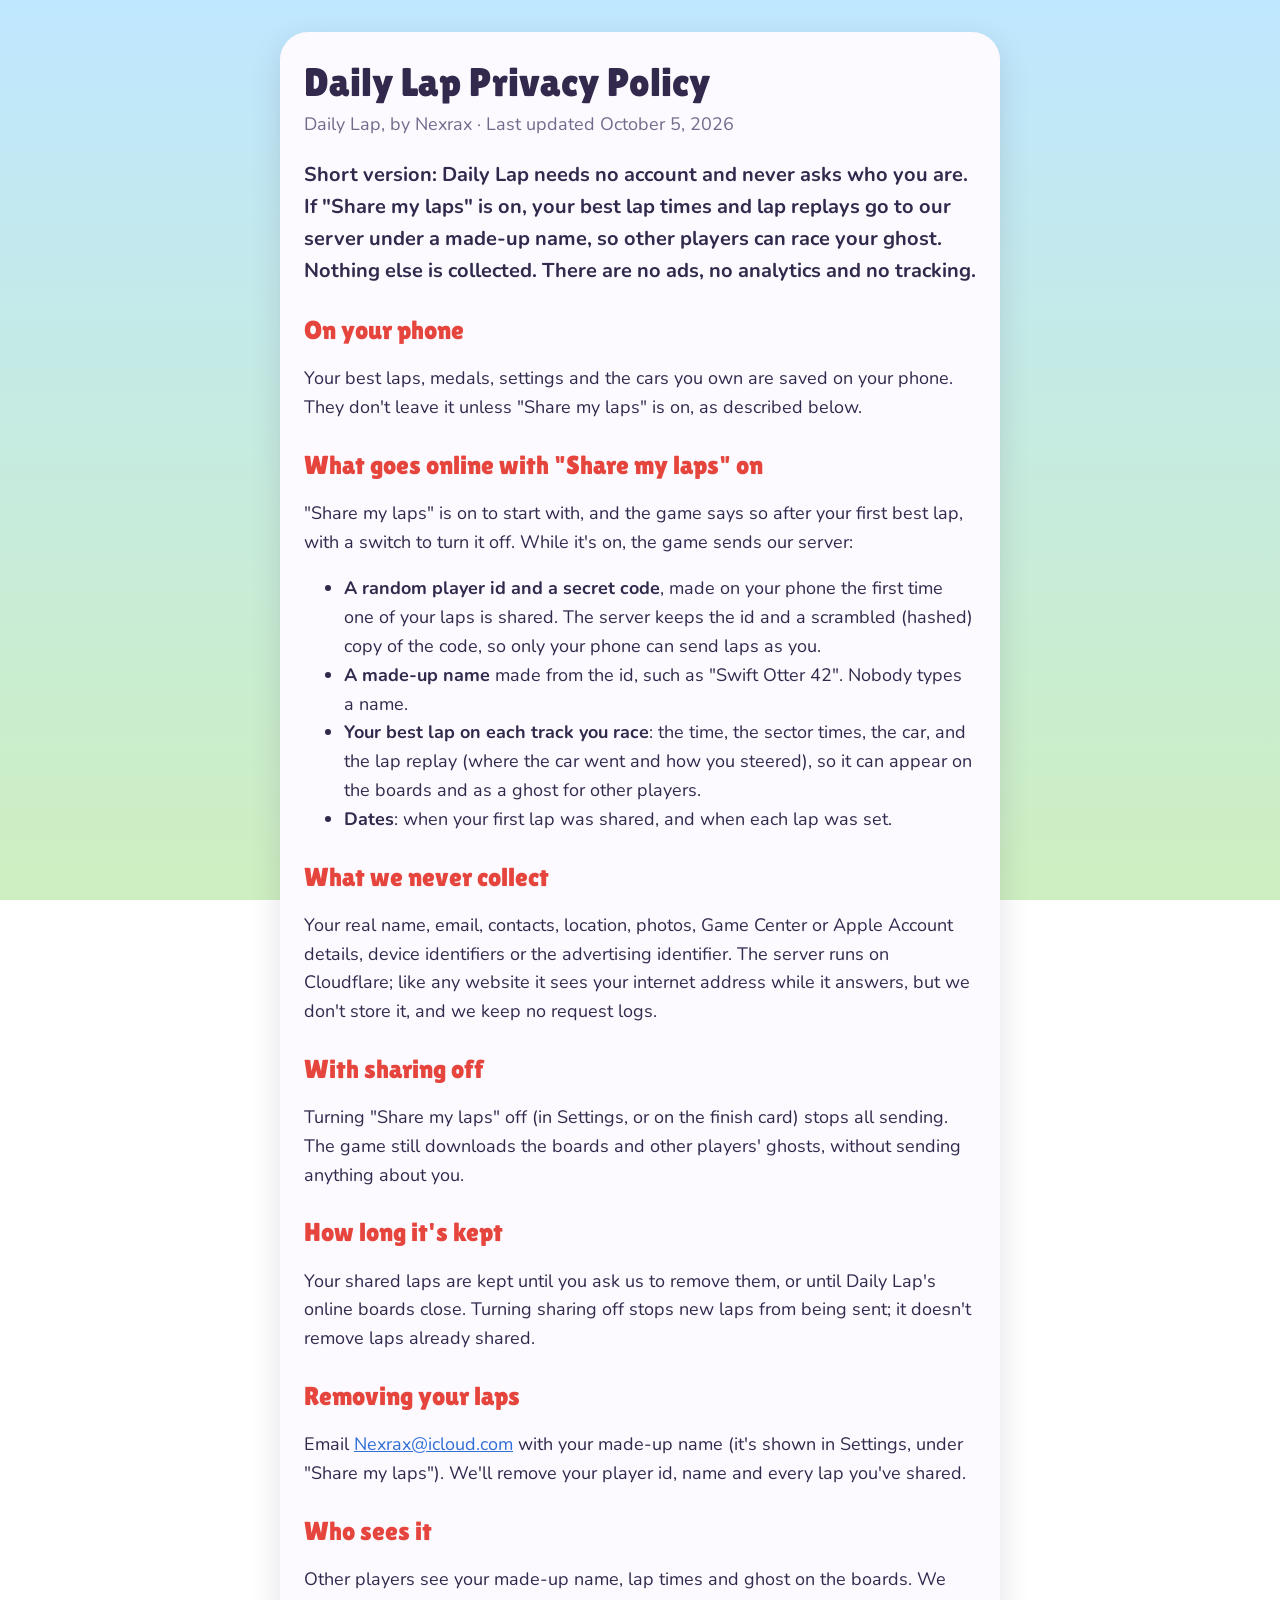
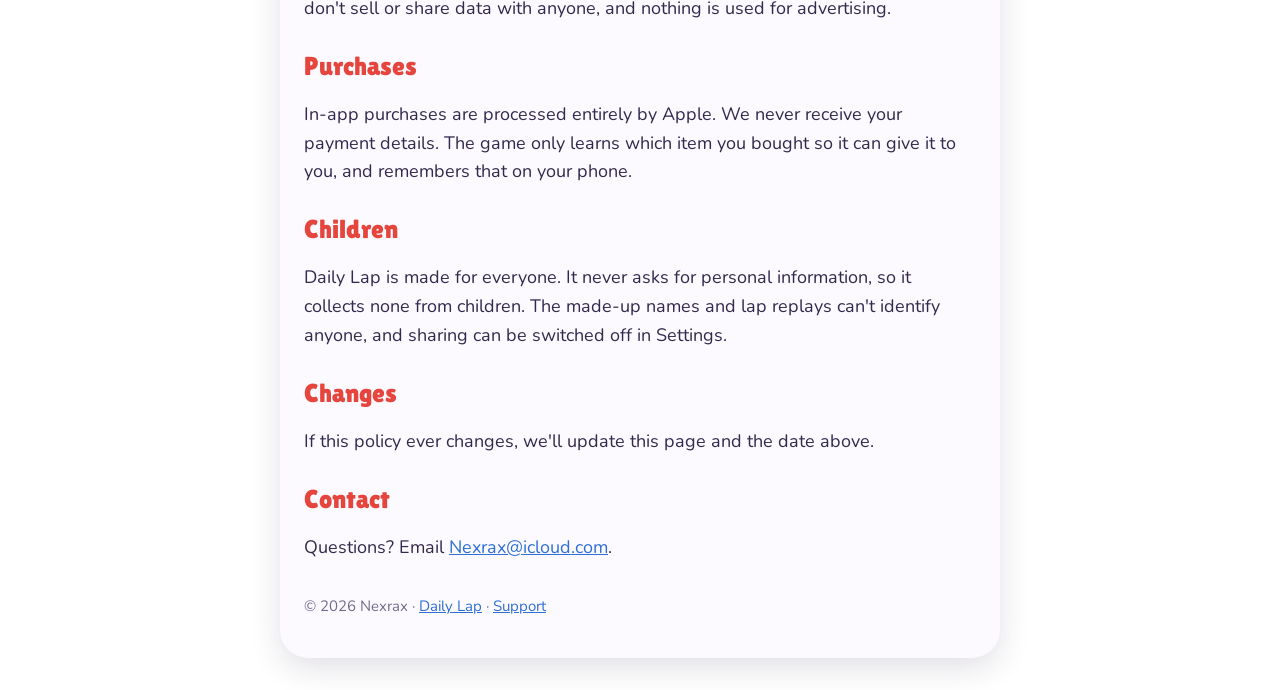
==== privacy.html @ d8193317 "Daily Lap: privacy policy and support pages Co-Authored-By: Claude Opus 5.5 <noreply@anthropic.com>" ====
<!doctype html>
<html lang="en">
<head>
<meta charset="utf-8">
<meta name="viewport" content="width=device-width, initial-scale=1">
<title>Daily Lap Privacy Policy</title>
<link href="https://fonts.googleapis.com/css2?family=Lilita+One&family=Nunito:wght@400;700;900&display=swap" rel="stylesheet">
<link rel="stylesheet" href="site.css">
</head>
<body>
<main>
<h1>Daily Lap Privacy Policy</h1>
<p class="meta">Daily Lap, by Nexrax · Last updated October 5, 2026</p>

<p class="lead">Short version: Daily Lap needs no account and never asks who you are. If "Share my laps" is on, your best lap times and lap replays go to our server under a made-up name, so other players can race your ghost. Nothing else is collected. There are no ads, no analytics and no tracking.</p>

<h2>On your phone</h2>
<p>Your best laps, medals, settings and the cars you own are saved on your phone. They don't leave it unless "Share my laps" is on, as described below.</p>

<h2>What goes online with "Share my laps" on</h2>
<p>"Share my laps" is on to start with, and the game says so after your first best lap, with a switch to turn it off. While it's on, the game sends our server:</p>
<ul>
<li><b>A random player id and a secret code</b>, made on your phone the first time one of your laps is shared. The server keeps the id and a scrambled (hashed) copy of the code, so only your phone can send laps as you.</li>
<li><b>A made-up name</b> made from the id, such as "Swift Otter 42". Nobody types a name.</li>
<li><b>Your best lap on each track you race</b>: the time, the sector times, the car, and the lap replay (where the car went and how you steered), so it can appear on the boards and as a ghost for other players.</li>
<li><b>Dates</b>: when your first lap was shared, and when each lap was set.</li>
</ul>

<h2>What we never collect</h2>
<p>Your real name, email, contacts, location, photos, Game Center or Apple Account details, device identifiers or the advertising identifier. The server runs on Cloudflare; like any website it sees your internet address while it answers, but we don't store it, and we keep no request logs.</p>

<h2>With sharing off</h2>
<p>Turning "Share my laps" off (in Settings, or on the finish card) stops all sending. The game still downloads the boards and other players' ghosts, without sending anything about you.</p>

<h2>How long it's kept</h2>
<p>Your shared laps are kept until you ask us to remove them, or until Daily Lap's online boards close. Turning sharing off stops new laps from being sent; it doesn't remove laps already shared.</p>

<h2>Removing your laps</h2>
<p>Email <a href="mailto:Nexrax@icloud.com">Nexrax@icloud.com</a> with your made-up name (it's shown in Settings, under "Share my laps"). We'll remove your player id, name and every lap you've shared.</p>

<h2>Who sees it</h2>
<p>Other players see your made-up name, lap times and ghost on the boards. We don't sell or share data with anyone, and nothing is used for advertising.</p>

<h2>Purchases</h2>
<p>In-app purchases are processed entirely by Apple. We never receive your payment details. The game only learns which item you bought so it can give it to you, and remembers that on your phone.</p>

<h2>Children</h2>
<p>Daily Lap is made for everyone. It never asks for personal information, so it collects none from children. The made-up names and lap replays can't identify anyone, and sharing can be switched off in Settings.</p>

<h2>Changes</h2>
<p>If this policy ever changes, we'll update this page and the date above.</p>

<h2>Contact</h2>
<p>Questions? Email <a href="mailto:Nexrax@icloud.com">Nexrax@icloud.com</a>.</p>

<footer>© 2026 Nexrax · <a href="index.html">Daily Lap</a> · <a href="support.html">Support</a></footer>
</main>
</body>
</html>
---- site.css ----
:root { --ink: #33294D; --soft: #736B8C; --kerb: #E5453C; --paper: #FCFAFF; --sky: #BFE7FF; --grass: #CDEFC0; }
* { box-sizing: border-box; }
body { margin: 0; font: 400 18px/1.6 'Nunito', system-ui, sans-serif; color: var(--ink);
  background: linear-gradient(180deg, var(--sky), var(--grass)) fixed; }
main { max-width: 720px; margin: 32px auto; padding: 28px 24px 40px; background: var(--paper);
  border-radius: 28px; box-shadow: 0 10px 30px rgba(51, 41, 77, .15); }
@media (max-width: 760px) { main { margin: 16px; } }
h1 { font: 400 40px/1.1 'Lilita One', sans-serif; margin: 0 0 6px; }
h2 { font: 400 26px/1.2 'Lilita One', sans-serif; color: var(--kerb); margin: 28px 0 6px; }
h3 { font-weight: 900; font-size: 19px; margin: 18px 0 2px; }
.meta { color: var(--soft); margin: 0 0 18px; }
.lead { font-weight: 700; font-size: 20px; }
a { color: #2F6FD6; }
footer { color: var(--soft); font-size: 15px; margin-top: 32px; }
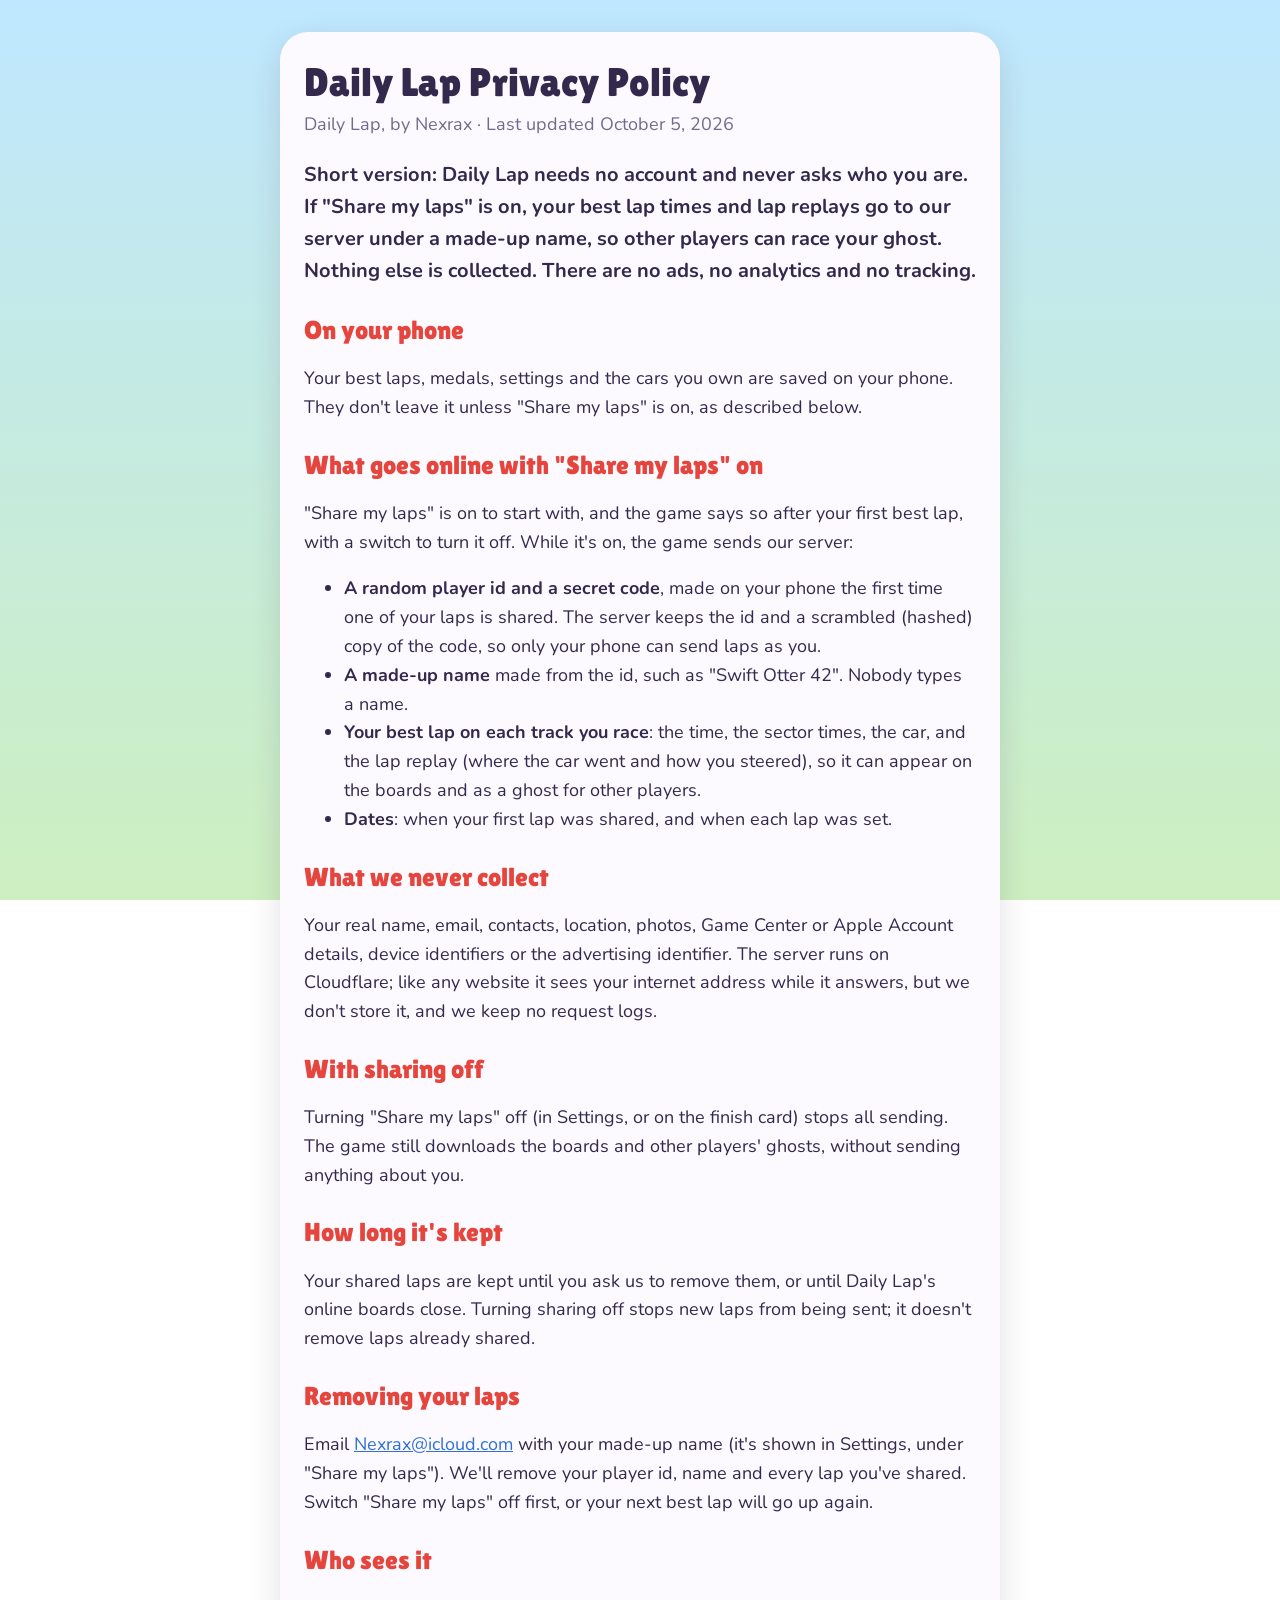
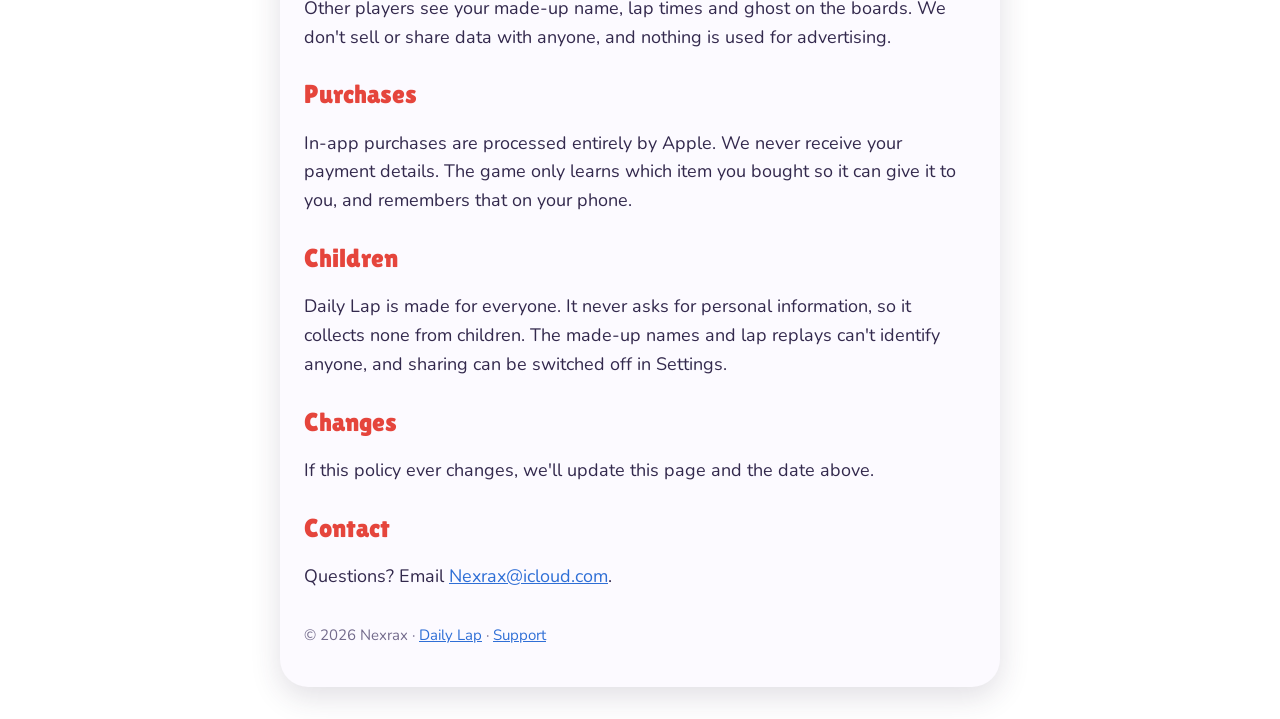
==== commit d2c8b039: "Removing your laps: switch sharing off first Co-Authored-By: Claude Opus 5.5 <noreply@anthropic.com>" ====
--- a/privacy.html
+++ b/privacy.html
@@ -36,7 +36,7 @@
 <p>Your shared laps are kept until you ask us to remove them, or until Daily Lap's online boards close. Turning sharing off stops new laps from being sent; it doesn't remove laps already shared.</p>
 
 <h2>Removing your laps</h2>
-<p>Email <a href="mailto:Nexrax@icloud.com">Nexrax@icloud.com</a> with your made-up name (it's shown in Settings, under "Share my laps"). We'll remove your player id, name and every lap you've shared.</p>
+<p>Email <a href="mailto:Nexrax@icloud.com">Nexrax@icloud.com</a> with your made-up name (it's shown in Settings, under "Share my laps"). We'll remove your player id, name and every lap you've shared. Switch "Share my laps" off first, or your next best lap will go up again.</p>
 
 <h2>Who sees it</h2>
 <p>Other players see your made-up name, lap times and ghost on the boards. We don't sell or share data with anyone, and nothing is used for advertising.</p>
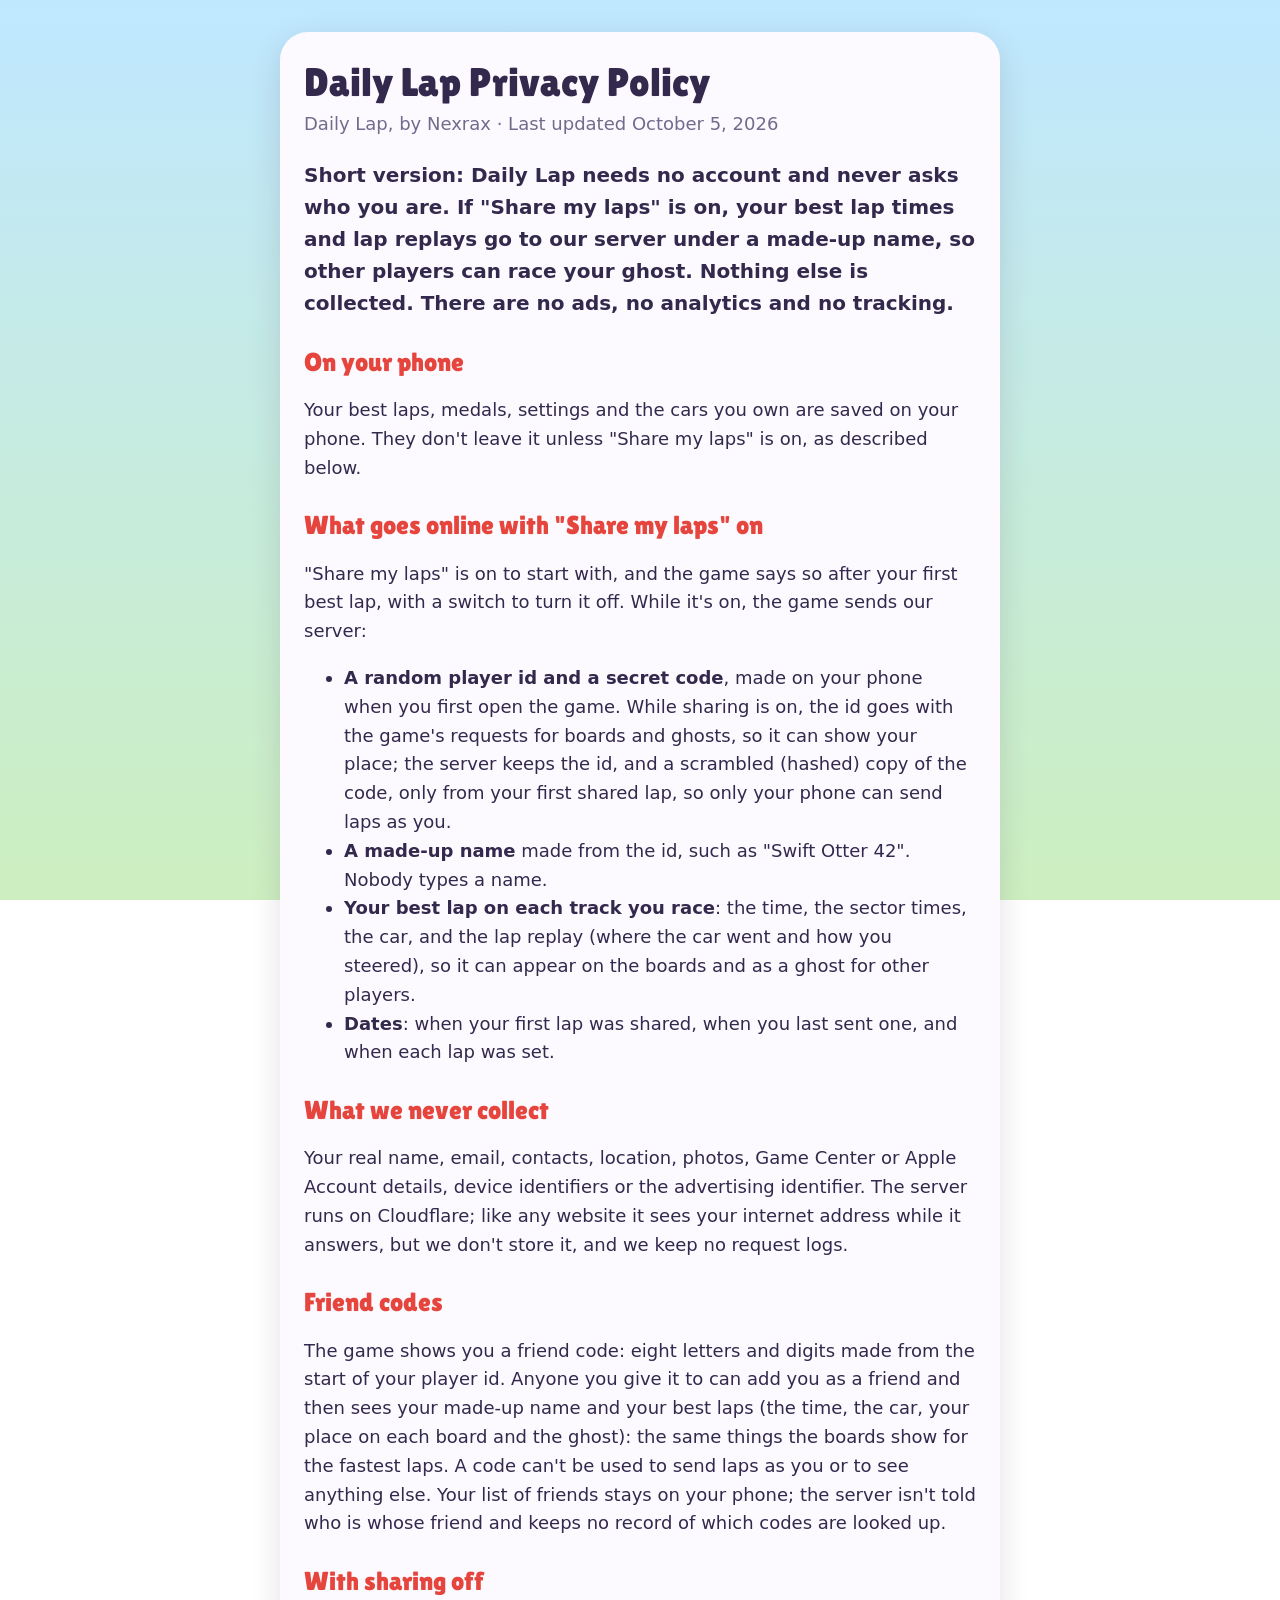
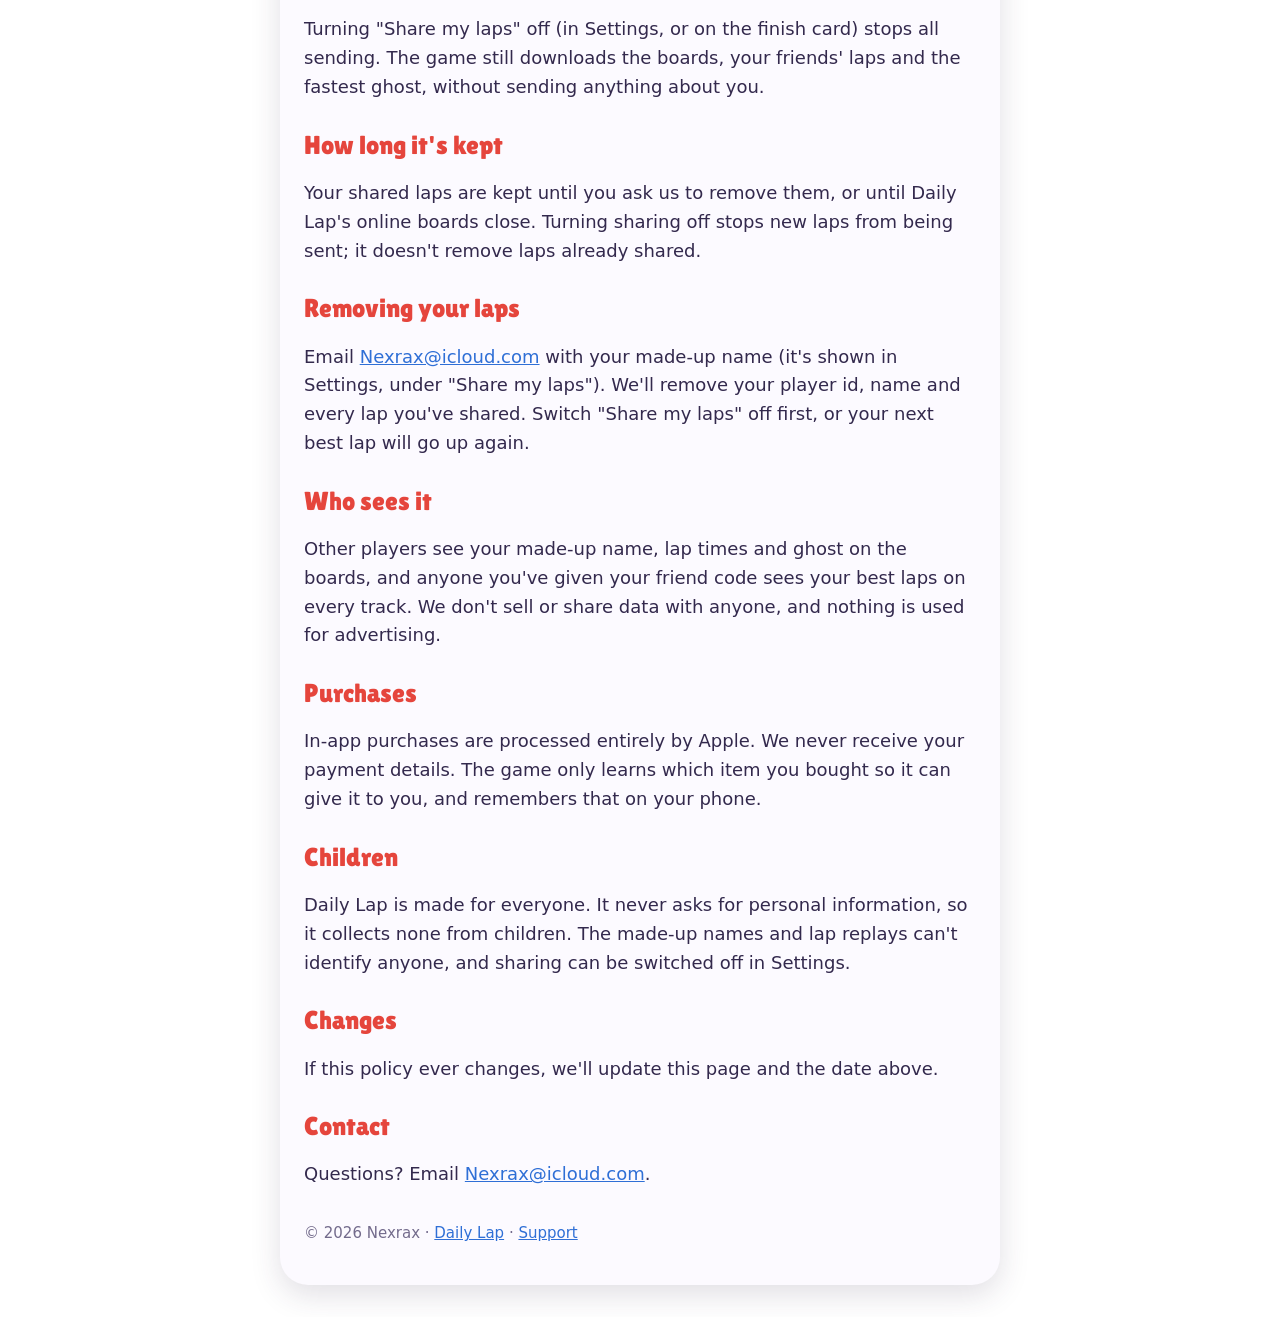
==== commit fb68a384: "Daily Lap 1.0: friends, iPhone and iPad, and the game's own fonts - Home: friend codes, replays, iPh" ====
--- a/privacy.html
+++ b/privacy.html
@@ -4,7 +4,6 @@
 <meta charset="utf-8">
 <meta name="viewport" content="width=device-width, initial-scale=1">
 <title>Daily Lap Privacy Policy</title>
-<link href="https://fonts.googleapis.com/css2?family=Lilita+One&family=Nunito:wght@400;700;900&display=swap" rel="stylesheet">
 <link rel="stylesheet" href="site.css">
 </head>
 <body>
@@ -20,17 +19,20 @@
 <h2>What goes online with "Share my laps" on</h2>
 <p>"Share my laps" is on to start with, and the game says so after your first best lap, with a switch to turn it off. While it's on, the game sends our server:</p>
 <ul>
-<li><b>A random player id and a secret code</b>, made on your phone the first time one of your laps is shared. The server keeps the id and a scrambled (hashed) copy of the code, so only your phone can send laps as you.</li>
+<li><b>A random player id and a secret code</b>, made on your phone when you first open the game. While sharing is on, the id goes with the game's requests for boards and ghosts, so it can show your place; the server keeps the id, and a scrambled (hashed) copy of the code, only from your first shared lap, so only your phone can send laps as you.</li>
 <li><b>A made-up name</b> made from the id, such as "Swift Otter 42". Nobody types a name.</li>
 <li><b>Your best lap on each track you race</b>: the time, the sector times, the car, and the lap replay (where the car went and how you steered), so it can appear on the boards and as a ghost for other players.</li>
-<li><b>Dates</b>: when your first lap was shared, and when each lap was set.</li>
+<li><b>Dates</b>: when your first lap was shared, when you last sent one, and when each lap was set.</li>
 </ul>
 
 <h2>What we never collect</h2>
 <p>Your real name, email, contacts, location, photos, Game Center or Apple Account details, device identifiers or the advertising identifier. The server runs on Cloudflare; like any website it sees your internet address while it answers, but we don't store it, and we keep no request logs.</p>
 
+<h2>Friend codes</h2>
+<p>The game shows you a friend code: eight letters and digits made from the start of your player id. Anyone you give it to can add you as a friend and then sees your made-up name and your best laps (the time, the car, your place on each board and the ghost): the same things the boards show for the fastest laps. A code can't be used to send laps as you or to see anything else. Your list of friends stays on your phone; the server isn't told who is whose friend and keeps no record of which codes are looked up.</p>
+
 <h2>With sharing off</h2>
-<p>Turning "Share my laps" off (in Settings, or on the finish card) stops all sending. The game still downloads the boards and other players' ghosts, without sending anything about you.</p>
+<p>Turning "Share my laps" off (in Settings, or on the finish card) stops all sending. The game still downloads the boards, your friends' laps and the fastest ghost, without sending anything about you.</p>
 
 <h2>How long it's kept</h2>
 <p>Your shared laps are kept until you ask us to remove them, or until Daily Lap's online boards close. Turning sharing off stops new laps from being sent; it doesn't remove laps already shared.</p>
@@ -39,7 +41,7 @@
 <p>Email <a href="mailto:Nexrax@icloud.com">Nexrax@icloud.com</a> with your made-up name (it's shown in Settings, under "Share my laps"). We'll remove your player id, name and every lap you've shared. Switch "Share my laps" off first, or your next best lap will go up again.</p>
 
 <h2>Who sees it</h2>
-<p>Other players see your made-up name, lap times and ghost on the boards. We don't sell or share data with anyone, and nothing is used for advertising.</p>
+<p>Other players see your made-up name, lap times and ghost on the boards, and anyone you've given your friend code sees your best laps on every track. We don't sell or share data with anyone, and nothing is used for advertising.</p>
 
 <h2>Purchases</h2>
 <p>In-app purchases are processed entirely by Apple. We never receive your payment details. The game only learns which item you bought so it can give it to you, and remembers that on your phone.</p>
--- a/site.css
+++ b/site.css
@@ -1,13 +1,17 @@
+/* The game's own fonts, served from this site (no font service is asked, so no visitor's address
+   goes anywhere else). Both are under the SIL Open Font License: fonts/LICENSES.md. */
+@font-face { font-family: 'Lilita One'; src: url('fonts/LilitaOne-Regular.ttf') format('truetype'); font-display: swap; }
+@font-face { font-family: 'Nunito'; font-weight: 900; src: url('fonts/Nunito-Black.ttf') format('truetype'); font-display: swap; }
 :root { --ink: #33294D; --soft: #736B8C; --kerb: #E5453C; --paper: #FCFAFF; --sky: #BFE7FF; --grass: #CDEFC0; }
 * { box-sizing: border-box; }
-body { margin: 0; font: 400 18px/1.6 'Nunito', system-ui, sans-serif; color: var(--ink);
+body { margin: 0; font: 400 18px/1.6 system-ui, -apple-system, sans-serif; color: var(--ink);
   background: linear-gradient(180deg, var(--sky), var(--grass)) fixed; }
 main { max-width: 720px; margin: 32px auto; padding: 28px 24px 40px; background: var(--paper);
   border-radius: 28px; box-shadow: 0 10px 30px rgba(51, 41, 77, .15); }
 @media (max-width: 760px) { main { margin: 16px; } }
 h1 { font: 400 40px/1.1 'Lilita One', sans-serif; margin: 0 0 6px; }
 h2 { font: 400 26px/1.2 'Lilita One', sans-serif; color: var(--kerb); margin: 28px 0 6px; }
-h3 { font-weight: 900; font-size: 19px; margin: 18px 0 2px; }
+h3 { font-family: 'Nunito', system-ui, sans-serif; font-weight: 900; font-size: 19px; margin: 18px 0 2px; }
 .meta { color: var(--soft); margin: 0 0 18px; }
 .lead { font-weight: 700; font-size: 20px; }
 a { color: #2F6FD6; }
